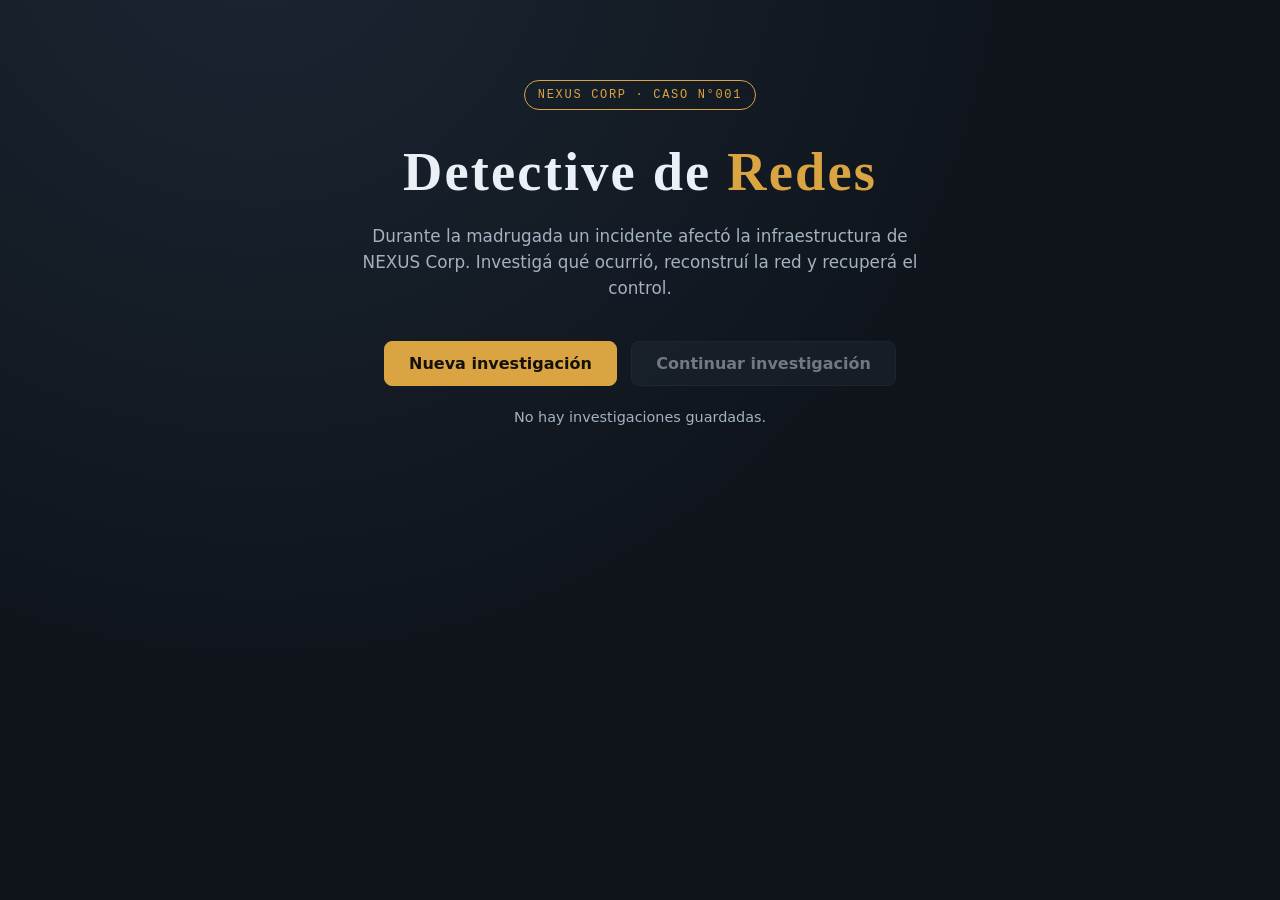
==== index.html @ 43a63009 "Estructura de documentos necesarios para darle contexto a la IA, primer desarrollo de la aplicacion " ====
<!DOCTYPE html>
<html lang="es">
<head>
  <meta charset="UTF-8">
  <meta name="viewport" content="width=device-width, initial-scale=1.0">
  <meta name="description" content="Juego educativo de redes informáticas: investigá el incidente en NEXUS Corp.">
  <title>Detective de Redes</title>
  <link rel="stylesheet" href="css/estilos.css">
</head>
<body>
  <main class="contenedor">

    <section id="pantalla-menu" class="escena activa" aria-label="Menú principal">
      <header class="presentacion">
        <span class="insignia">NEXUS Corp &middot; Caso N&deg;001</span>
        <h1>Detective de <span class="destacado">Redes</span></h1>
        <p class="eslogan">Durante la madrugada un incidente afectó la infraestructura de NEXUS Corp. Investigá qué ocurrió, reconstruí la red y recuperá el control.</p>
      </header>
      <div class="panel-acciones">
        <button id="boton-nueva-investigacion" class="boton boton-primario" type="button">Nueva investigación</button>
        <button id="boton-continuar" class="boton" type="button" disabled>Continuar investigación</button>
      </div>
      <p id="estado-progreso" class="nota" aria-live="polite"></p>
    </section>

    <section id="pantalla-juego" class="escena" aria-label="Investigación">
      <header class="encabezado-juego">
        <h2 id="titulo-fase"></h2>
        <p class="meta-info"><span id="avance-desafios"></span> &middot; Puntaje: <span id="marcador-puntaje">0</span></p>
      </header>
      <div id="contenedor-desafio" class="capa-desafio" aria-live="polite"></div>
      <div class="barra-navegacion">
        <button id="boton-siguiente" class="boton" type="button" hidden>Siguiente desafío</button>
      </div>
    </section>

    <section id="pantalla-informe" class="escena" aria-label="Informe de investigación">
      <header class="presentacion informe-presentacion">
        <span class="insignia">NEXUS Corp &middot; Caso resuelto</span>
        <h1 class="titulo-informe">Informe de investigación</h1>
      </header>
      <div id="contenido-informe" class="capa-desafio"></div>
      <div class="panel-acciones">
        <button id="boton-reiniciar" class="boton boton-primario" type="button">Nueva investigación</button>
        <button id="boton-menu" class="boton" type="button">Volver al menú</button>
      </div>
    </section>

  </main>

  <script src="data/contenido.js"></script>
  <script src="js/gestor-escenas.js"></script>
  <script src="js/puntaje.js"></script>
  <script src="js/progreso.js"></script>
  <script src="js/pistas.js"></script>
  <script src="js/motor.js"></script>
  <script src="js/escena-juego.js"></script>
  <script src="js/escena-informe.js"></script>
  <script src="js/menu.js"></script>
  <script src="js/main.js"></script>
</body>
</html>
---- css/estilos.css ----
:root {
  --fondo: #0f141b;
  --superficie: #171e28;
  --superficie-2: #1f2833;
  --borde: #2c3947;
  --acento: #d9a441;
  --acento-oscuro: #b8862f;
  --texto: #eaf0f6;
  --texto-suave: #a3b2c0;
  --exito: #4caf7d;
  --exito-fondo: #17362a;
  --error: #d1605f;
  --error-fondo: #3a1f1f;
  --fuente-display: Georgia, 'Times New Roman', serif;
  --fuente-ui: 'Segoe UI', system-ui, -apple-system, sans-serif;
  --fuente-mono: 'Cascadia Mono', Consolas, 'Courier New', monospace;
  --radio: 10px;
  --sombra: 0 10px 30px rgba(0, 0, 0, 0.35);
}

* {
  box-sizing: border-box;
}

[hidden] {
  display: none !important;
}

body {
  margin: 0;
  min-height: 100vh;
  background: radial-gradient(circle at 20% -10%, #1b2633 0%, var(--fondo) 55%);
  color: var(--texto);
  font-family: var(--fuente-ui);
  line-height: 1.55;
}

.contenedor {
  max-width: 760px;
  margin: 0 auto;
  padding: 2rem 1.25rem 3rem;
}

.escena {
  display: none;
}

.escena.activa {
  display: block;
  animation: aparecer 0.25s ease-out;
}

@keyframes aparecer {
  from {
    opacity: 0;
    transform: translateY(8px);
  }
  to {
    opacity: 1;
    transform: none;
  }
}

/* ---------- Menú y presentación ---------- */

.presentacion {
  text-align: center;
  margin: 3rem 0 2.5rem;
}

.informe-presentacion {
  margin-bottom: 1.5rem;
}

.insignia {
  display: inline-block;
  font-family: var(--fuente-mono);
  font-size: 0.75rem;
  letter-spacing: 0.14em;
  text-transform: uppercase;
  color: var(--acento);
  border: 1px solid var(--acento);
  border-radius: 999px;
  padding: 0.3rem 0.8rem;
  margin-bottom: 1.25rem;
}

.presentacion h1 {
  font-family: var(--fuente-display);
  font-size: clamp(2.2rem, 6vw, 3.4rem);
  font-weight: 700;
  margin: 0 0 0.5rem;
  letter-spacing: 0.04em;
}

.presentacion .destacado {
  color: var(--acento);
}

.titulo-informe {
  font-size: clamp(1.8rem, 5vw, 2.6rem);
}

.eslogan {
  color: var(--texto-suave);
  font-size: 1.05rem;
  max-width: 560px;
  margin: 0 auto;
}

.panel-acciones {
  display: flex;
  flex-wrap: wrap;
  gap: 0.9rem;
  justify-content: center;
  margin-top: 0.5rem;
}

.boton {
  font-family: var(--fuente-ui);
  font-size: 1rem;
  font-weight: 600;
  padding: 0.75rem 1.5rem;
  border-radius: 8px;
  border: 1px solid var(--borde);
  background: var(--superficie-2);
  color: var(--texto);
  cursor: pointer;
  transition: transform 0.12s ease, background 0.12s ease, border-color 0.12s ease;
}

.boton:hover:not(:disabled) {
  background: #273241;
  border-color: #3e4d5e;
}

.boton:active:not(:disabled) {
  transform: translateY(1px);
}

.boton:disabled {
  opacity: 0.45;
  cursor: not-allowed;
}

.boton-primario {
  background: var(--acento);
  border-color: var(--acento);
  color: #14100a;
}

.boton-primario:hover:not(:disabled) {
  background: var(--acento-oscuro);
  border-color: var(--acento-oscuro);
}

.nota {
  text-align: center;
  color: var(--texto-suave);
  font-size: 0.9rem;
  margin-top: 1.25rem;
}

/* ---------- Pantalla de juego ---------- */

.encabezado-juego {
  display: flex;
  align-items: baseline;
  justify-content: space-between;
  gap: 1rem;
  flex-wrap: wrap;
  margin-bottom: 1.25rem;
}

.encabezado-juego h2 {
  font-family: var(--fuente-display);
  font-size: 1.4rem;
  margin: 0;
}

.meta-info {
  font-family: var(--fuente-mono);
  color: var(--texto-suave);
  font-size: 0.9rem;
  margin: 0;
}

.capa-desafio {
  min-height: 120px;
}

.desafio {
  background: var(--superficie);
  border: 1px solid var(--borde);
  border-radius: var(--radio);
  box-shadow: var(--sombra);
  padding: 1.6rem;
}

.desafio-cabecera {
  display: flex;
  justify-content: space-between;
  align-items: center;
  gap: 1rem;
  flex-wrap: wrap;
}

.desafio-ruta {
  font-family: var(--fuente-mono);
  font-size: 0.8rem;
  color: var(--texto-suave);
  margin: 0;
  text-transform: uppercase;
  letter-spacing: 0.08em;
}

.badge {
  font-family: var(--fuente-mono);
  font-size: 0.75rem;
  background: rgba(217, 164, 65, 0.12);
  color: var(--acento);
  border: 1px solid var(--acento);
  border-radius: 6px;
  padding: 0.25rem 0.6rem;
}

.desafio-pregunta {
  font-size: 1.15rem;
  margin: 1.1rem 0 1.25rem;
}

.desafio-opciones {
  display: grid;
  gap: 0.7rem;
}

.desafio-opcion {
  text-align: left;
  font-family: var(--fuente-ui);
  font-size: 0.98rem;
  color: var(--texto);
  background: var(--superficie-2);
  border: 1px solid var(--borde);
  border-radius: 8px;
  padding: 0.8rem 1rem;
  cursor: pointer;
  transition: border-color 0.12s ease, background 0.12s ease;
}

.desafio-opcion:hover:not(:disabled) {
  border-color: var(--acento);
  background: #222c39;
}

.desafio-opcion:disabled {
  opacity: 0.6;
  cursor: not-allowed;
}

.desafio-opcion.correcta {
  border-color: var(--exito);
  background: var(--exito-fondo);
  color: #c9f2dd;
}

.desafio-opcion.incorrecta {
  border-color: var(--error);
  background: var(--error-fondo);
  color: #f4d4d3;
}

.boton-enlace {
  font-family: var(--fuente-ui);
  font-size: 0.85rem;
  color: var(--acento);
  background: none;
  border: none;
  padding: 0;
  margin-top: 1rem;
  cursor: pointer;
  text-decoration: underline;
  text-underline-offset: 3px;
}

.desafio-pista {
  margin-top: 0.9rem;
  border-left: 3px solid var(--acento);
  background: rgba(217, 164, 65, 0.08);
  border-radius: 0 6px 6px 0;
  padding: 0.6rem 0.9rem;
  font-family: var(--fuente-mono);
  font-size: 0.85rem;
}

.desafio-pista p {
  margin: 0;
}

.desafio-retroalimentacion {
  margin-top: 1rem;
  padding: 0.8rem 1rem;
  border-radius: 8px;
  font-size: 0.95rem;
}

.desafio-retroalimentacion.exito {
  background: var(--exito-fondo);
  color: #c9f2dd;
  border: 1px solid var(--exito);
}

.desafio-retroalimentacion.error {
  background: var(--error-fondo);
  color: #f4d4d3;
  border: 1px solid var(--error);
}

.barra-navegacion {
  margin-top: 1.25rem;
  text-align: right;
}

/* ---------- Informe ---------- */

.info-grid {
  list-style: none;
  margin: 0 0 1.5rem;
  padding: 1.2rem 1.4rem;
  background: var(--superficie);
  border: 1px solid var(--borde);
  border-radius: var(--radio);
  box-shadow: var(--sombra);
}

.info-grid li {
  display: flex;
  justify-content: space-between;
  gap: 1rem;
  padding: 0.55rem 0;
  border-bottom: 1px dashed var(--borde);
}

.info-grid li:last-child {
  border-bottom: none;
}

.info-grid .clave {
  color: var(--texto-suave);
}

.info-grid .valor {
  font-family: var(--fuente-mono);
  font-weight: 600;
  text-align: right;
}

.valor-rango {
  color: var(--acento);
  font-size: 1.05rem;
}

@media (max-width: 560px) {
  .contenedor {
    padding: 1.5rem 0.9rem 2.5rem;
  }

  .desafio {
    padding: 1.2rem;
  }

  .encabezado-juego {
    flex-direction: column;
    align-items: flex-start;
  }
}
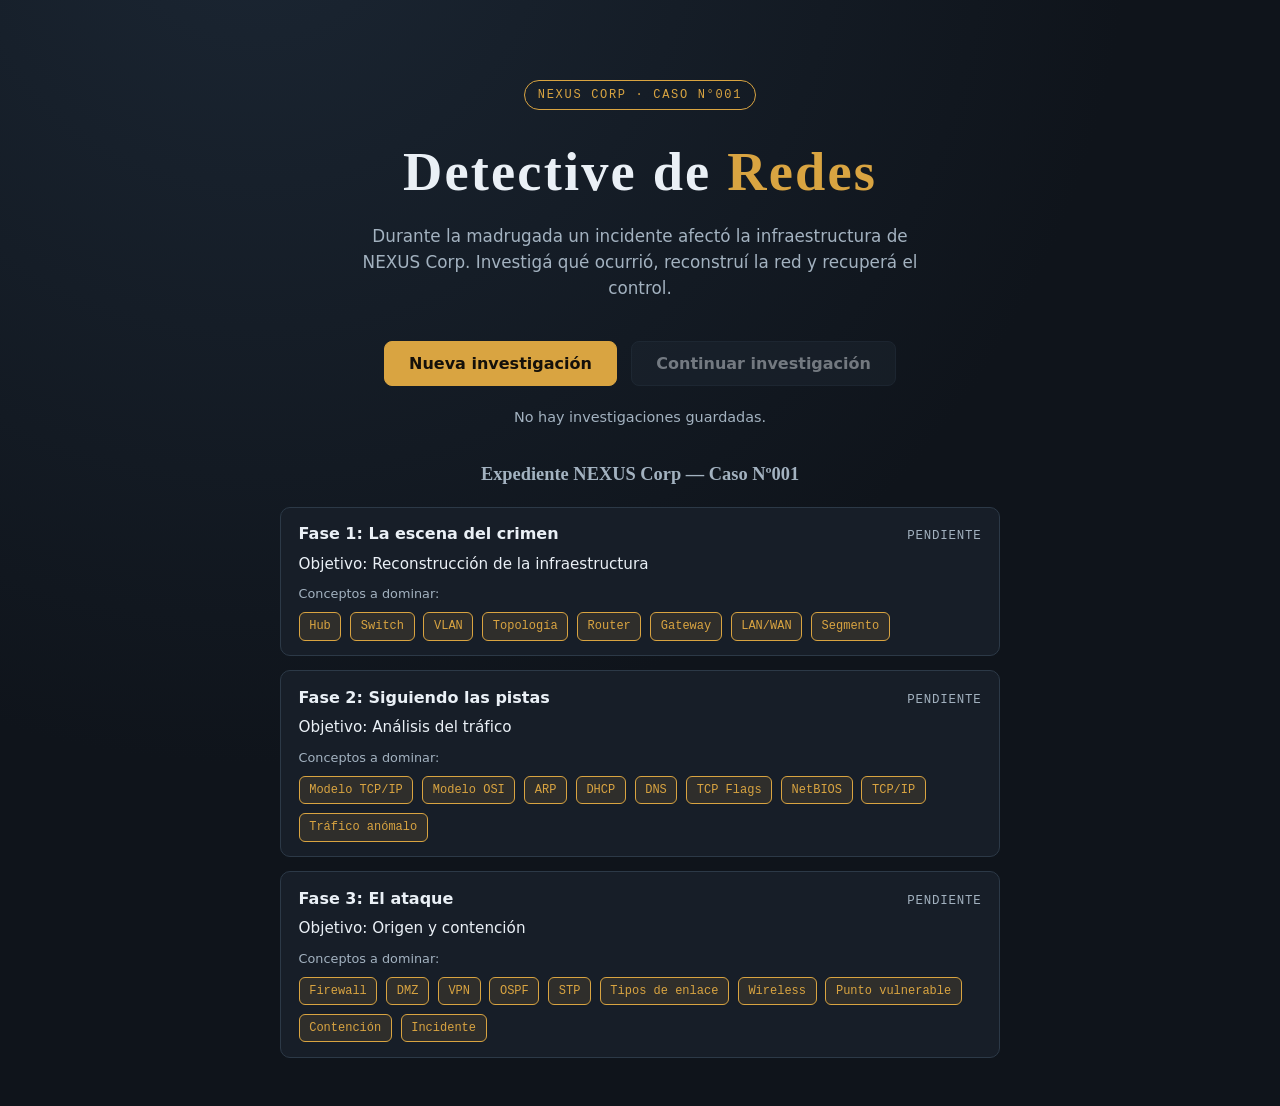
==== commit fdee6c62: "feat: Introduce narrative intro and error handling for the NEXUS Corp investigation game - Added a n" ====
--- a/index.html
+++ b/index.html
@@ -21,6 +21,20 @@
         <button id="boton-continuar" class="boton" type="button" disabled>Continuar investigación</button>
       </div>
       <p id="estado-progreso" class="nota" aria-live="polite"></p>
+      <div id="expediente" class="expediente" aria-label="Expediente de la investigación"></div>
+    </section>
+
+    <section id="pantalla-intro" class="escena" aria-label="Presentación del caso">
+      <header class="presentacion informe-presentacion">
+        <span class="insignia">NEXUS Corp &middot; Caso N&deg;001</span>
+        <h1 class="titulo-informe">El caso llega a tu escritorio</h1>
+      </header>
+      <article class="desafio">
+        <div id="texto-intro" class="intro-texto" aria-live="polite"></div>
+      </article>
+      <div class="panel-acciones">
+        <button id="boton-intro-comenzar" class="boton boton-primario" type="button">Aceptar el caso y comenzar</button>
+      </div>
     </section>
 
     <section id="pantalla-juego" class="escena" aria-label="Investigación">
@@ -34,12 +48,23 @@
       </div>
     </section>
 
+    <section id="pantalla-cierre" class="escena" aria-label="Cierre de fase">
+      <header class="presentacion informe-presentacion">
+        <span class="insignia">NEXUS Corp &middot; Caso N&deg;001</span>
+        <h1 id="cierre-titulo" class="titulo-informe"></h1>
+      </header>
+      <div id="contenido-cierre" class="capa-desafio"></div>
+      <div class="panel-acciones">
+        <button id="boton-cierre-avanzar" class="boton boton-primario" type="button">Avanzar</button>
+      </div>
+    </section>
+
     <section id="pantalla-informe" class="escena" aria-label="Informe de investigación">
       <header class="presentacion informe-presentacion">
         <span class="insignia">NEXUS Corp &middot; Caso resuelto</span>
         <h1 class="titulo-informe">Informe de investigación</h1>
       </header>
-      <div id="contenido-informe" class="capa-desafio"></div>
+      <div id="contenido-informe" class="capa-desafio" aria-live="polite"></div>
       <div class="panel-acciones">
         <button id="boton-reiniciar" class="boton boton-primario" type="button">Nueva investigación</button>
         <button id="boton-menu" class="boton" type="button">Volver al menú</button>
@@ -53,8 +78,12 @@
   <script src="js/puntaje.js"></script>
   <script src="js/progreso.js"></script>
   <script src="js/pistas.js"></script>
+  <script src="js/errores.js"></script>
   <script src="js/motor.js"></script>
+  <script src="js/logros.js"></script>
+  <script src="js/escena-intro.js"></script>
   <script src="js/escena-juego.js"></script>
+  <script src="js/escena-cierre.js"></script>
   <script src="js/escena-informe.js"></script>
   <script src="js/menu.js"></script>
   <script src="js/main.js"></script>
--- a/css/estilos.css
+++ b/css/estilos.css
@@ -372,4 +372,420 @@
     flex-direction: column;
     align-items: flex-start;
   }
+
+  .evidencia-detalle {
+    font-size: 0.72rem;
+  }
+}
+
+/* ---------- Panel de evidencias ---------- */
+
+.evidencias {
+  display: flex;
+  flex-direction: column;
+  gap: 0.8rem;
+}
+
+.evidencia {
+  background: var(--superficie);
+  border: 1px solid var(--borde);
+  border-radius: var(--radio);
+  padding: 0.9rem 1rem;
+}
+
+.evidencia-titulo {
+  margin: 0 0 0.5rem;
+  font-size: 0.78rem;
+  letter-spacing: 0.06em;
+  text-transform: uppercase;
+  color: var(--texto-suave);
+}
+
+.evidencia-detalle {
+  margin: 0;
+  font-family: var(--fuente-mono);
+  font-size: 0.82rem;
+  line-height: 1.55;
+  background: var(--fondo);
+  border: 1px solid var(--borde);
+  border-radius: 6px;
+  padding: 0.7rem 0.9rem;
+  overflow-x: auto;
+}
+
+/* ---------- Diagrama de reconstrucción ---------- */
+
+.red-diagrama {
+  display: flex;
+  flex-direction: column;
+  gap: 1rem;
+}
+
+.red-piso-titulo,
+.red-zona-titulo {
+  margin: 0 0 0.5rem;
+  font-size: 0.78rem;
+  letter-spacing: 0.06em;
+  text-transform: uppercase;
+  color: var(--texto-suave);
+}
+
+.red-piso {
+  display: flex;
+  flex-wrap: wrap;
+  gap: 0.5rem;
+  padding: 0.75rem;
+  background: var(--superficie);
+  border: 1px dashed var(--borde);
+  border-radius: var(--radio);
+}
+
+.red-chip {
+  appearance: none;
+  border: 1px solid var(--borde);
+  background: var(--superficie-2);
+  color: var(--texto);
+  font: inherit;
+  font-size: 0.85rem;
+  padding: 0.4rem 0.8rem;
+  border-radius: 999px;
+  cursor: pointer;
+  transition: border-color 0.15s, background 0.15s;
+}
+
+.red-chip:hover {
+  border-color: var(--acento);
+}
+
+.red-chip.activo {
+  border-color: var(--acento);
+  background: rgba(217, 164, 65, 0.18);
+}
+
+.red-chip:disabled {
+  opacity: 0.45;
+  cursor: default;
+}
+
+.red-zona {
+  background: var(--superficie);
+  border: 1px solid var(--borde);
+  border-radius: var(--radio);
+  padding: 0.9rem 1rem;
+}
+
+.red-nodos {
+  display: flex;
+  flex-wrap: wrap;
+  gap: 0.6rem;
+}
+
+.nodo {
+  appearance: none;
+  min-width: 7.2rem;
+  border: 1px solid var(--borde);
+  background: var(--superficie-2);
+  color: var(--texto-suave);
+  font: inherit;
+  font-family: var(--fuente-mono);
+  font-size: 0.85rem;
+  padding: 0.55rem 0.7rem;
+  border-radius: 8px;
+  cursor: pointer;
+  transition: border-color 0.15s, color 0.15s;
+}
+
+.nodo:hover:not(:disabled) {
+  border-color: var(--acento);
+  color: var(--texto);
+}
+
+.nodo.asignado {
+  color: var(--texto);
+}
+
+.nodo.correcta {
+  border-color: var(--exito);
+  color: #c9f2dd;
+  background: var(--exito-fondo);
+}
+
+.nodo.incorrecta {
+  border-color: var(--error);
+  color: #f4d4d3;
+  background: var(--error-fondo);
+}
+
+.boton-verificar {
+  align-self: center;
+}
+
+.boton-verificar:disabled {
+  opacity: 0.45;
+  cursor: default;
+}
+
+/* ---------- Cierre de fase ---------- */
+
+.cierre-narracion {
+  font-size: 1.05rem;
+  line-height: 1.75;
+  margin: 0 0 1.4rem;
+  border-left: 3px solid var(--acento);
+  padding-left: 1rem;
+}
+
+.cierre-cabecera {
+  margin: 0 0 0.75rem;
+  color: var(--texto-suave);
+  font-size: 0.9rem;
+}
+
+.conceptos-wrap {
+  display: flex;
+  flex-wrap: wrap;
+  gap: 0.55rem;
+}
+
+/* ---------- Contención (selección de medidas) ---------- */
+
+.medidas {
+  display: flex;
+  flex-direction: column;
+  gap: 0.6rem;
+}
+
+.medida {
+  display: flex;
+  align-items: flex-start;
+  gap: 0.7rem;
+  text-align: left;
+  font-family: var(--fuente-ui);
+  font-size: 0.95rem;
+  color: var(--texto);
+  background: var(--superficie-2);
+  border: 1px solid var(--borde);
+  border-radius: 8px;
+  padding: 0.75rem 1rem;
+  cursor: pointer;
+  transition: border-color 0.12s ease, background 0.12s ease;
+}
+
+.medida:hover:not(:disabled) {
+  border-color: var(--acento);
+  background: #222c39;
+}
+
+.medida.seleccionada {
+  border-color: var(--acento);
+  background: rgba(217, 164, 65, 0.14);
+}
+
+.medida.correcta {
+  border-color: var(--exito);
+  background: var(--exito-fondo);
+  color: #c9f2dd;
+}
+
+.medida:disabled {
+  opacity: 0.65;
+  cursor: not-allowed;
+}
+
+.medida-marca {
+  flex: 0 0 1.1rem;
+  height: 1.1rem;
+  border: 1px solid var(--borde);
+  border-radius: 4px;
+  margin-top: 0.1rem;
+}
+
+.medida.seleccionada .medida-marca {
+  border-color: var(--acento);
+  background: var(--acento);
+}
+
+.medida.correcta .medida-marca {
+  border-color: var(--exito);
+  background: var(--exito);
+}
+
+.medida-texto {
+  line-height: 1.45;
+}
+
+/* ---------- Menú: expediente y tablero ---------- */
+
+.expediente {
+  margin-top: 2rem;
+  display: grid;
+  gap: 0.9rem;
+}
+
+.expediente-titulo {
+  font-family: var(--fuente-display);
+  font-size: 1.15rem;
+  margin: 0 0 0.25rem;
+  text-align: center;
+  color: var(--texto-suave);
+}
+
+.expediente-fase {
+  background: var(--superficie);
+  border: 1px solid var(--borde);
+  border-radius: var(--radio);
+  padding: 0.9rem 1.1rem;
+}
+
+.expediente-cabecera {
+  display: flex;
+  justify-content: space-between;
+  align-items: baseline;
+  gap: 1rem;
+  flex-wrap: wrap;
+  margin: 0 0 0.35rem;
+}
+
+.expediente-estado {
+  font-family: var(--fuente-mono);
+  font-size: 0.78rem;
+  color: var(--texto-suave);
+  text-transform: uppercase;
+  letter-spacing: 0.06em;
+}
+
+.expediente-objetivo {
+  margin: 0 0 0.5rem;
+  color: var(--texto);
+  font-size: 0.95rem;
+}
+
+.expediente-guia {
+  margin: 0 0 0.5rem;
+  font-size: 0.8rem;
+  color: var(--texto-suave);
+}
+
+/* ---------- Intro y logros (informe) ---------- */
+
+.intro-texto {
+  display: grid;
+  gap: 1rem;
+}
+
+.intro-parrafo {
+  margin: 0;
+  font-size: 1.05rem;
+  line-height: 1.75;
+}
+
+.informe-seccion {
+  font-family: var(--fuente-display);
+  font-size: 1.2rem;
+  margin: 1.75rem 0 0.9rem;
+}
+
+.fases-resumen {
+  display: grid;
+  gap: 0.9rem;
+}
+
+.fase-resumen {
+  background: var(--superficie);
+  border: 1px solid var(--borde);
+  border-radius: var(--radio);
+  padding: 0.9rem 1.1rem;
+}
+
+.fase-resumen-cabecera {
+  display: flex;
+  justify-content: space-between;
+  align-items: baseline;
+  gap: 1rem;
+  flex-wrap: wrap;
+  margin: 0 0 0.35rem;
+}
+
+.fase-resumen-estado {
+  font-family: var(--fuente-mono);
+  font-size: 0.78rem;
+  text-transform: uppercase;
+  letter-spacing: 0.06em;
+  color: var(--exito);
+}
+
+.fase-resumen-avance {
+  margin: 0 0 0.6rem;
+  color: var(--texto-suave);
+  font-size: 0.9rem;
+}
+
+.logros-lista {
+  list-style: none;
+  margin: 0;
+  padding: 0;
+  display: grid;
+  gap: 0.55rem;
+}
+
+.logro {
+  display: flex;
+  justify-content: space-between;
+  align-items: center;
+  gap: 1rem;
+  background: var(--superficie);
+  border: 1px solid var(--borde);
+  border-radius: 8px;
+  padding: 0.65rem 0.9rem;
+  font-size: 0.92rem;
+}
+
+.logro small {
+  color: var(--texto-suave);
+}
+
+.logro-marca {
+  font-family: var(--fuente-mono);
+  color: var(--texto-suave);
+}
+
+.logro-obtenido {
+  border-color: var(--exito);
+  background: var(--exito-fondo);
+}
+
+.logro-obtenido .logro-marca {
+  color: var(--exito);
+}
+
+.logro-obtenido small {
+  color: #c9f2dd;
+}
+
+/* ---------- Errores y accesibilidad ---------- */
+
+.barra-errores {
+  position: fixed;
+  left: 1rem;
+  right: 1rem;
+  bottom: 1rem;
+  z-index: 50;
+  background: var(--error-fondo);
+  border: 1px solid var(--error);
+  color: #f4d4d3;
+  padding: 0.8rem 1rem;
+  border-radius: 10px;
+  box-shadow: var(--sombra);
+  font-size: 0.9rem;
+}
+
+button:focus-visible {
+  outline: 2px solid var(--acento);
+  outline-offset: 2px;
+}
+
+@media (prefers-reduced-motion: reduce) {
+  .escena.activa {
+    animation: none;
+  }
 }
